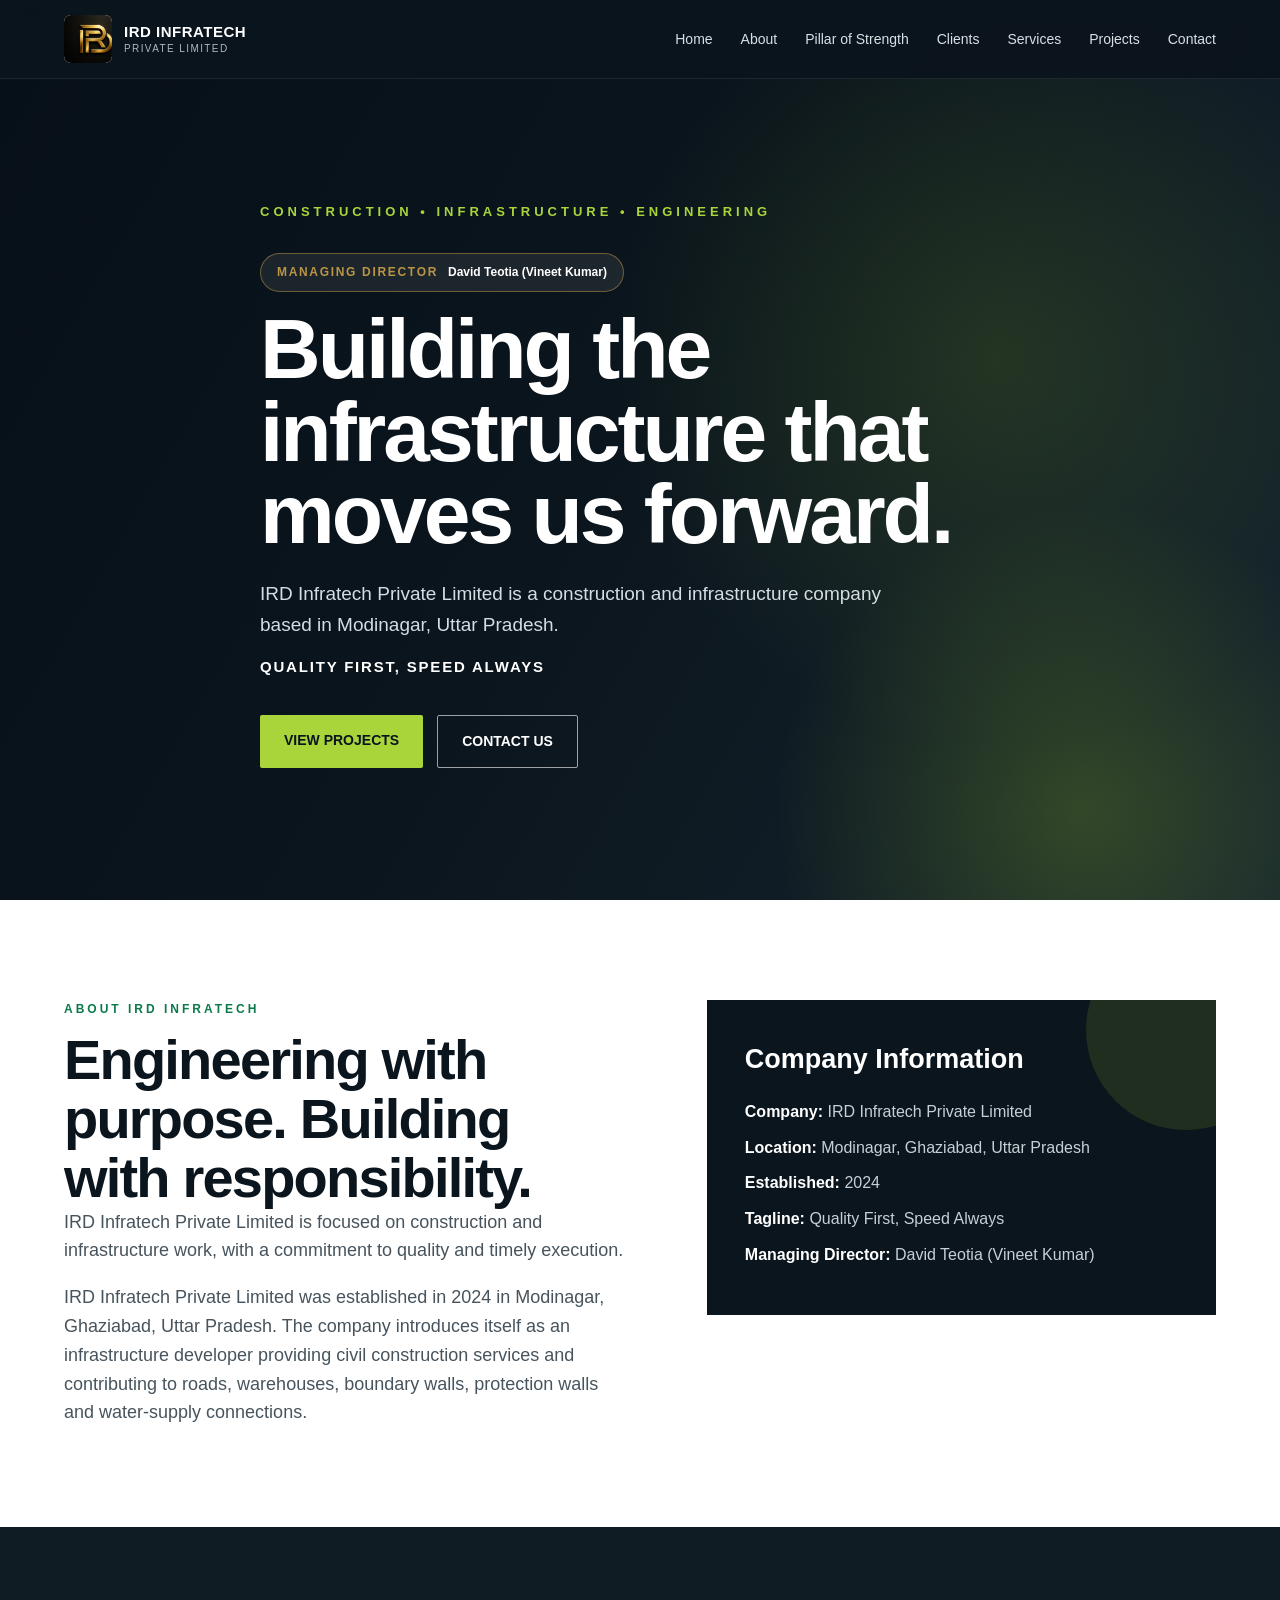
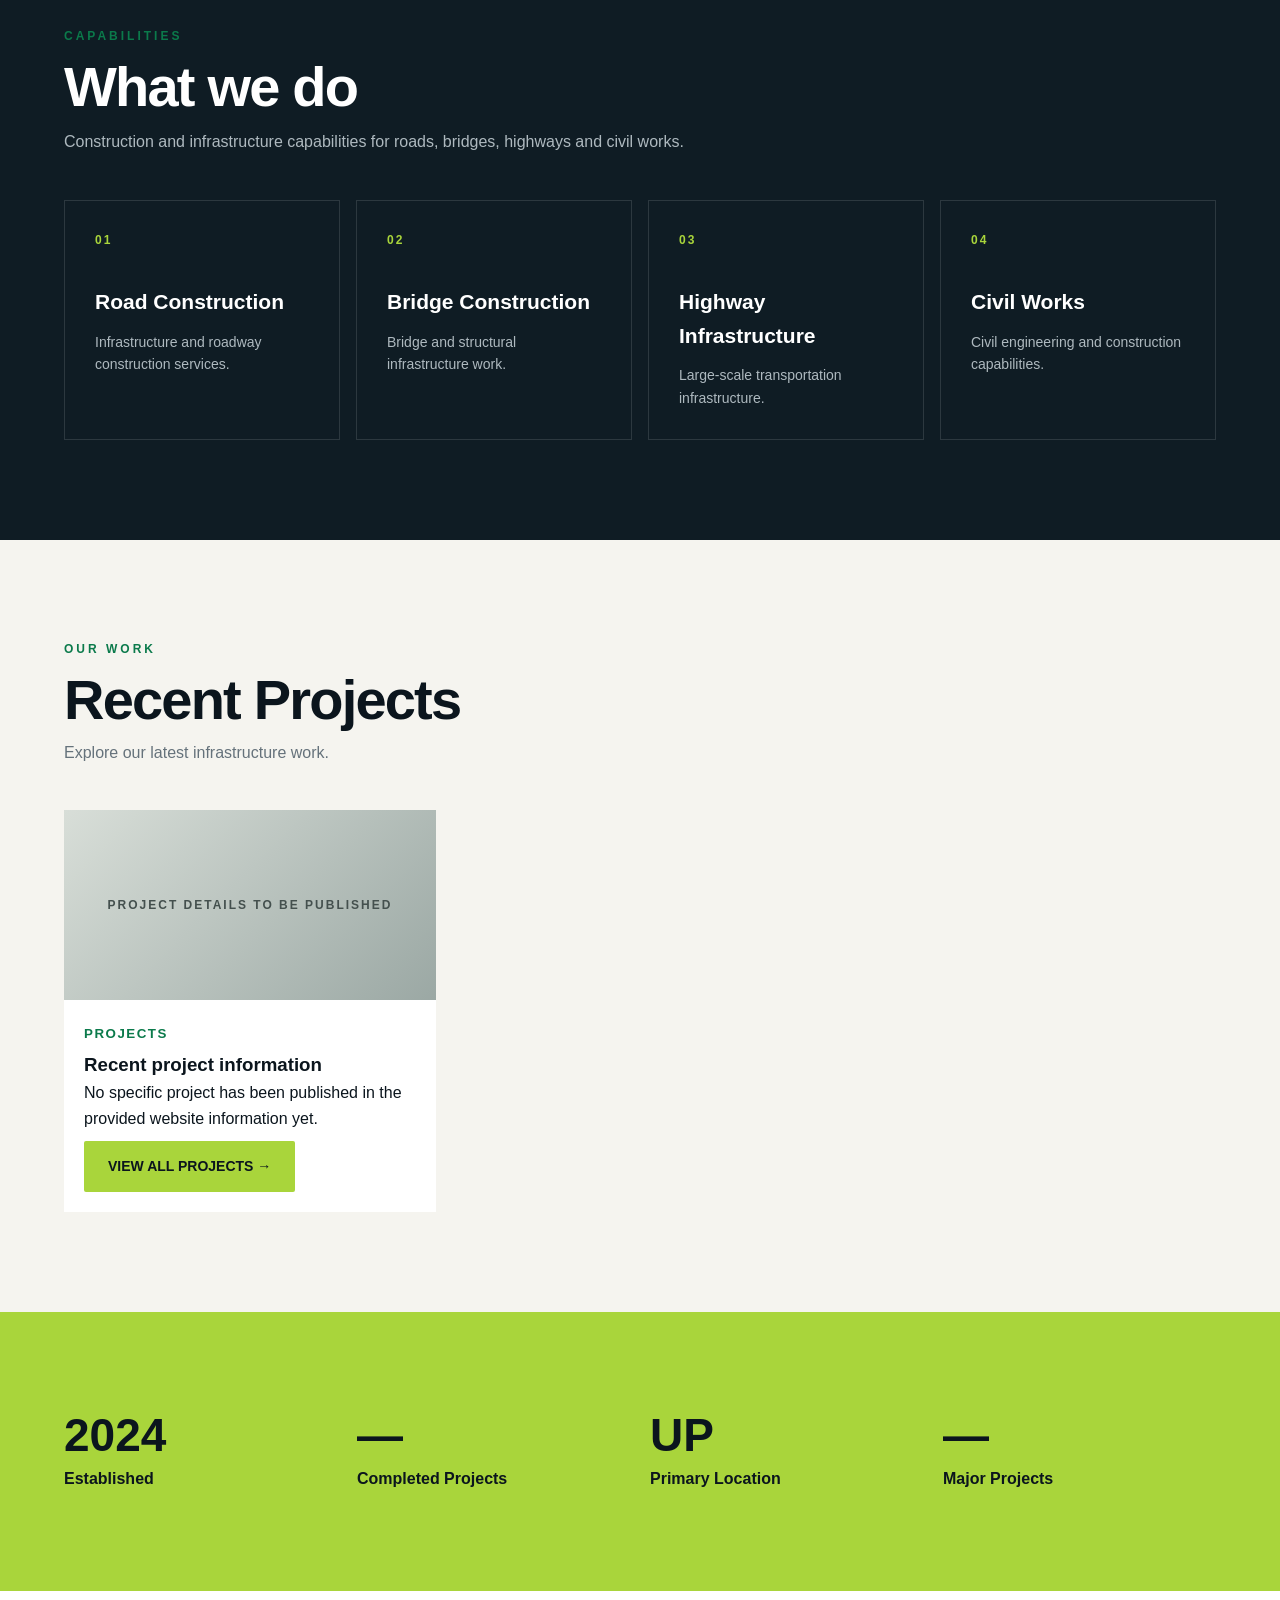
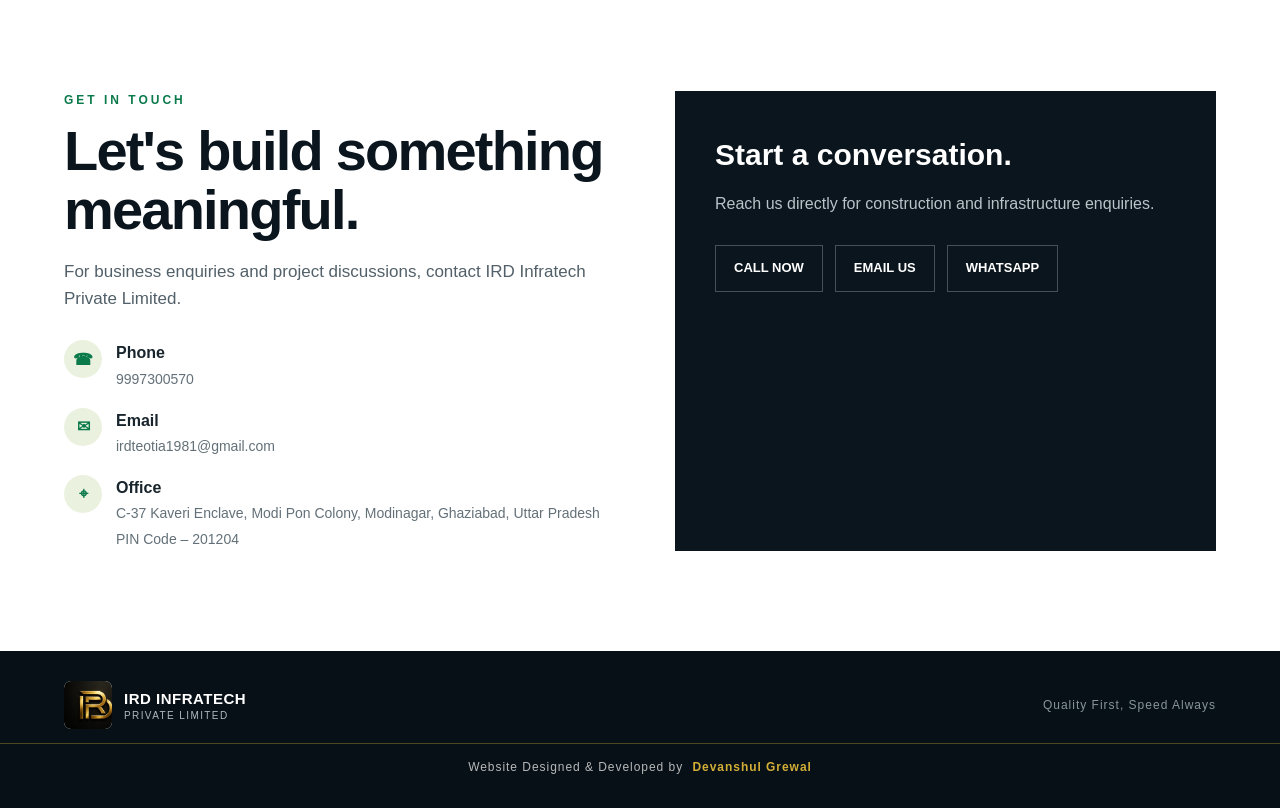
==== index.html @ 2b8b061b "Add files via upload" ====
<!DOCTYPE html>
<html lang="en">
<head>
<meta charset="UTF-8"><meta name="viewport" content="width=device-width, initial-scale=1.0">
<title>IRD Infratech Private Limited | Construction &amp; Infrastructure</title>
<meta name="description" content="IRD Infratech Private Limited — construction and infrastructure company based in Modinagar, Uttar Pradesh. Quality First, Speed Always.">
<link rel="stylesheet" href="css/style.css">
<style>
.owner-profile-link{text-decoration:none;color:inherit;display:inline-block}
.owner-profile-link:hover{opacity:.9}
</style>
</head>
<body>
<header class="nav">
  <div class="container nav-inner">
    <a class="brand" href="index.html">
      <img src="logo.png" alt="IRD Infratech logo">
      <span>IRD INFRATECH<small>PRIVATE LIMITED</small></span>
    </a>
    <button class="menu" aria-label="Open menu">☰</button>
    <nav class="nav-links">
      <a href="index.html">Home</a>
      <a href="about.html">About</a>
      <a href="pillar-of-strength.html">Pillar of Strength</a>
      <a href="clients.html">Clients</a>
      <a href="index.html#services">Services</a>
      <a href="projects.html">Projects</a>
      <a href="index.html#contact">Contact</a>
    </nav>
  </div>
</header>
<main>
<section id="home" class="hero">
  <div class="container hero-content reveal">
    <div class="kicker">CONSTRUCTION • INFRASTRUCTURE • ENGINEERING</div>
    <a href="managing-director.html" class="owner-profile-link" aria-label="View Managing Director profile">
      <div class="owner-badge"><span>MANAGING DIRECTOR</span><strong>David Teotia (Vineet Kumar)</strong></div>
    </a>
    <h1>Building the infrastructure that moves us forward.</h1>
    <p>IRD Infratech Private Limited is a construction and infrastructure company based in Modinagar, Uttar Pradesh.</p>
    <div class="tagline">QUALITY FIRST, SPEED ALWAYS</div>
    <div class="actions">
      <a class="btn btn-primary" href="#projects">VIEW PROJECTS</a>
      <a class="btn btn-outline" href="#contact">CONTACT US</a>
    </div>
  </div>
</section>

<section id="about" class="about">
  <div class="container about-grid">
    <div class="reveal">
      <div class="eyebrow">ABOUT IRD INFRATECH</div>
      <h2>Engineering with purpose. Building with responsibility.</h2>
      <div class="about-copy">
        <p>IRD Infratech Private Limited is focused on construction and infrastructure work, with a commitment to quality and timely execution.</p>
        <p>IRD Infratech Private Limited was established in 2024 in Modinagar, Ghaziabad, Uttar Pradesh. The company introduces itself as an infrastructure developer providing civil construction services and contributing to roads, warehouses, boundary walls, protection walls and water-supply connections.</p>
      </div>
    </div>
    <div class="info-card reveal">
      <h3>Company Information</h3>
      <p><strong>Company:</strong> IRD Infratech Private Limited</p>
      <p><strong>Location:</strong> Modinagar, Ghaziabad, Uttar Pradesh</p>
      <p><strong>Established:</strong> 2024</p>
      <p><strong>Tagline:</strong> Quality First, Speed Always</p>
      <p><strong>Managing Director:</strong> <a href="managing-director.html">David Teotia (Vineet Kumar)</a></p>
    </div>
  </div>
</section>

<section id="services" class="services">
  <div class="container">
    <div class="eyebrow">CAPABILITIES</div>
    <h2>What we do</h2>
    <p style="color:#aeb9bf;margin-top:12px">Construction and infrastructure capabilities for roads, bridges, highways and civil works.</p>
    <div class="service-grid">
      <article class="service reveal"><div class="num">01</div><h3>Road Construction</h3><p>Infrastructure and roadway construction services.</p></article>
      <article class="service reveal"><div class="num">02</div><h3>Bridge Construction</h3><p>Bridge and structural infrastructure work.</p></article>
      <article class="service reveal"><div class="num">03</div><h3>Highway Infrastructure</h3><p>Large-scale transportation infrastructure.</p></article>
      <article class="service reveal"><div class="num">04</div><h3>Civil Works</h3><p>Civil engineering and construction capabilities.</p></article>
    </div>
  </div>
</section>

<section id="projects" class="projects">
  <div class="container">
    <div class="eyebrow">OUR WORK</div>
    <h2>Recent Projects</h2>
    <p class="project-note">Explore our latest infrastructure work.</p>
    <div class="project-grid">
      <article class="project reveal">
        <div class="project-placeholder">PROJECT DETAILS TO BE PUBLISHED</div>
        <div class="project-body">
          <small>PROJECTS</small>
          <h3>Recent project information</h3>
          <p>No specific project has been published in the provided website information yet.</p>
          <a class="btn btn-primary" href="projects.html">VIEW ALL PROJECTS →</a>
        </div>
      </article>
    </div>
  </div>
</section>

<section class="stats">
  <div class="container stat-grid">
    <div class="stat reveal"><strong>2024</strong><span>Established</span></div>
    <div class="stat reveal"><strong>—</strong><span>Completed Projects</span></div>
    <div class="stat reveal"><strong>UP</strong><span>Primary Location</span></div>
    <div class="stat reveal"><strong>—</strong><span>Major Projects</span></div>
  </div>
</section>

<section id="contact" class="contact">
  <div class="container contact-grid">
    <div class="reveal">
      <div class="eyebrow">GET IN TOUCH</div>
      <h2>Let's build something meaningful.</h2>
      <p class="contact-copy">For business enquiries and project discussions, contact IRD Infratech Private Limited.</p>
      <div class="details">
        <div class="detail"><div class="icon">☎</div><div><strong>Phone</strong><span>9997300570</span></div></div>
        <div class="detail"><div class="icon">✉</div><div><strong>Email</strong><span>irdteotia1981@gmail.com</span></div></div>
        <div class="detail"><div class="icon">⌖</div><div><strong>Office</strong><span>C-37 Kaveri Enclave, Modi Pon Colony, Modinagar, Ghaziabad, Uttar Pradesh PIN Code – 201204</span></div></div>
      </div>
    </div>
    <div class="contact-box reveal">
      <h3>Start a conversation.</h3>
      <p>Reach us directly for construction and infrastructure enquiries.</p>
      <div class="quick">
        <a href="tel:+919997300570">CALL NOW</a>
        <a href="mailto:irdteotia1981@gmail.com">EMAIL US</a>
        <a href="https://wa.me/919997300570" target="_blank" rel="noopener">WHATSAPP</a>
      </div>
    </div>
  </div>
</section>
</main>
<footer class="site-footer">
  <div class="container footer-inner">
    <div class="brand">
      <img src="logo.png" alt="IRD Infratech logo">
      <span>IRD INFRATECH<small>PRIVATE LIMITED</small></span>
    </div>
    <p>Quality First, Speed Always</p>
  </div>
  <div class="creator-credit">Website Designed &amp; Developed by <strong>Devanshul Grewal</strong></div>
</footer>
<script src="js/script.js"></script>
</body>
</html>
---- css/style.css ----
/* IRD Infratech website styles extracted from the original homepage. */

:root{
  --navy:#0b151d; --navy2:#111f29; --green:#0b7a4b; --lime:#91bd24;
  --gold:#d4a94f; --cream:#f5f4ef; --white:#fff; --muted:#65727b;
}
*{box-sizing:border-box;margin:0;padding:0}
html{scroll-behavior:smooth}
body{font-family:Inter,Arial,Helvetica,sans-serif;color:var(--navy);background:var(--cream);line-height:1.6}
a{text-decoration:none;color:inherit}
.container{width:min(1180px,90%);margin:auto}
.nav{position:fixed;top:0;left:0;width:100%;z-index:20;background:rgba(11,21,29,.94);backdrop-filter:blur(10px);border-bottom:1px solid rgba(255,255,255,.08)}
.nav-inner{height:78px;display:flex;align-items:center;justify-content:space-between}
.brand{display:flex;align-items:center;gap:12px;color:#fff;font-weight:800;letter-spacing:.5px}
.brand img{width:48px;height:48px;object-fit:cover;object-position:left center;border-radius:7px;background:#fff}
.brand span{font-size:15px;line-height:1.15}.brand small{display:block;font-weight:500;color:#aeb8be;font-size:10px;letter-spacing:1.4px;margin-top:3px}
.nav-links{display:flex;gap:28px;color:#d9e0e4;font-size:14px}.nav-links a:hover{color:#a9d53b}
.menu{display:none;color:#fff;font-size:26px;background:none;border:0}
.hero{min-height:100vh;display:flex;align-items:center;position:relative;overflow:hidden;background:
radial-gradient(circle at 78% 40%,rgba(145,189,36,.16),transparent 34%),
linear-gradient(120deg,#071018 0%,#0b151d 48%,#16252e 100%)}
.hero:after{content:"";position:absolute;right:-12%;bottom:-25%;width:55%;height:70%;background:radial-gradient(circle,rgba(145,189,36,.25),transparent 65%)}
.hero-content{position:relative;z-index:2;padding-top:70px;color:#fff;max-width:760px}
.kicker{color:#a9d53b;letter-spacing:4px;font-weight:800;font-size:13px;margin-bottom:18px}
h1{font-size:clamp(46px,7vw,84px);line-height:.98;letter-spacing:-3px;margin-bottom:24px}
.hero p{font-size:19px;color:#d4dde2;max-width:650px}
.tagline{margin-top:15px;color:#fff;font-weight:700;font-size:15px;letter-spacing:1.8px}
.actions{display:flex;gap:14px;margin-top:36px;flex-wrap:wrap}
.btn{padding:14px 24px;border-radius:2px;font-weight:800;font-size:14px;display:inline-block}
.btn-primary{background:#a9d53b;color:#0b151d}.btn-primary:hover{background:#c0e866}
.btn-outline{border:1px solid rgba(255,255,255,.6);color:#fff}.btn-outline:hover{background:#fff;color:#0b151d}
section{padding:100px 0}
.eyebrow{font-size:12px;letter-spacing:3px;color:var(--green);font-weight:900;margin-bottom:12px}
h2{font-size:clamp(34px,5vw,56px);line-height:1.05;letter-spacing:-1.8px}
.about{background:#fff}.about-grid{display:grid;grid-template-columns:1.05fr .95fr;gap:80px;align-items:start}
.about-copy{font-size:18px;color:#47545d}.about-copy p+p{margin-top:18px}
.info-card{background:var(--navy);color:#fff;padding:38px;position:relative;overflow:hidden}
.info-card:before{content:"";position:absolute;right:-70px;top:-70px;width:200px;height:200px;border-radius:50%;background:rgba(145,189,36,.15)}
.info-card h3{font-size:27px;margin-bottom:18px}.info-card p{color:#c7d0d5;margin:10px 0}.info-card strong{color:#fff}
.services{background:#0f1c24;color:#fff}.service-grid{display:grid;grid-template-columns:repeat(4,1fr);gap:16px;margin-top:45px}
.service{padding:30px;border:1px solid rgba(255,255,255,.12);min-height:220px;transition:.25s}
.service:hover{transform:translateY(-6px);border-color:#a9d53b}
.num{color:#a9d53b;font-weight:900;font-size:12px;letter-spacing:2px}.service h3{font-size:21px;margin:35px 0 12px}.service p{color:#aeb9bf;font-size:14px}
.projects{background:var(--cream)}.project-note{margin-top:10px;color:var(--muted)}.project-grid{display:grid;grid-template-columns:repeat(3,1fr);gap:18px;margin-top:45px}
.project{background:#fff;min-height:260px;display:flex;flex-direction:column;justify-content:end;position:relative;overflow:hidden}
.project-placeholder{height:190px;background:linear-gradient(135deg,#d8ded8,#9ba8a4);display:grid;place-items:center;color:#44504e;font-size:12px;letter-spacing:2px;font-weight:900}
.project-body{padding:20px}.project-body small{color:var(--green);font-weight:800;letter-spacing:1.5px}.project-body h3{margin-top:4px}
.stats{background:#a9d53b;color:#0b151d}.stat-grid{display:grid;grid-template-columns:repeat(4,1fr);gap:20px}.stat strong{font-size:46px;line-height:1;display:block}.stat span{display:block;margin-top:8px;font-weight:700}
.contact{background:#fff}.contact-grid{display:grid;grid-template-columns:1fr 1fr;gap:70px}.contact-copy{color:#526069;font-size:17px;margin-top:18px}.details{margin-top:28px;display:grid;gap:16px}.detail{display:flex;gap:14px;align-items:flex-start}.icon{width:38px;height:38px;border-radius:50%;background:#eaf2df;display:grid;place-items:center;color:var(--green);font-weight:900;flex:none}.detail div strong{display:block;color:#18252d}.detail div span{color:#637078;font-size:14px}
.contact-box{background:var(--navy);padding:40px;color:#fff}.contact-box h3{font-size:30px}.contact-box p{color:#b9c3c8;margin:12px 0 28px}.quick{display:flex;gap:12px;flex-wrap:wrap}.quick a{padding:12px 18px;border:1px solid rgba(255,255,255,.25);color:#fff;font-weight:800;font-size:13px}.quick a:hover{background:#fff;color:var(--navy)}
footer{background:#080f14;color:#89959c;padding:28px 0;font-size:13px}.foot{display:flex;justify-content:space-between;gap:20px}.foot strong{color:#fff}
.reveal{opacity:0;transform:translateY(20px);transition:.7s ease}.reveal.show{opacity:1;transform:none}
@media(max-width:900px){
 .nav-links{display:none}.menu{display:block}.nav-links.open{display:flex;position:absolute;top:78px;left:0;width:100%;background:#0b151d;flex-direction:column;padding:20px 5%;gap:18px}
 .about-grid,.contact-grid{grid-template-columns:1fr;gap:40px}.service-grid{grid-template-columns:repeat(2,1fr)}.project-grid{grid-template-columns:1fr 1fr}.stat-grid{grid-template-columns:repeat(2,1fr);gap:35px}
}
@media(max-width:600px){
 h1{letter-spacing:-2px}.hero{background-position:62% center}.hero p{font-size:16px}
 section{padding:75px 0}.service-grid,.project-grid{grid-template-columns:1fr}.stat-grid{grid-template-columns:1fr 1fr}.foot{flex-direction:column}
}

.creator-credit{margin-top:14px;padding-top:14px;border-top:1px solid rgba(212,175,55,.35);text-align:center;font-size:12px;letter-spacing:.08em;color:#b8b8b8}.creator-credit strong{color:#d4af37;font-weight:700;margin-left:5px}@media(max-width:600px){.creator-credit{font-size:10px;letter-spacing:.05em}}

/* Owner + project management additions */
.owner-badge{display:inline-flex;align-items:center;gap:10px;margin:12px 0 16px;padding:9px 16px;border:1px solid rgba(185,149,69,.5);border-radius:999px;background:rgba(255,255,255,.08);font-size:12px}
.owner-badge span{letter-spacing:.14em;color:#b99545;font-weight:700}.owner-badge strong{font-weight:600}
.project img{display:block}
.project-body a{display:inline-block;margin-top:10px;color:inherit;font-weight:700;text-decoration:none}

.projects .btn-outline{border:1px solid #0b151d;color:#0b151d}.projects .btn-outline:hover{background:#0b151d;color:#fff}


/* IRD Infratech About Page */
.pt-breadcrumb { position: relative; background: #1f1f1f; padding: 105px 0 90px; overflow: hidden; }
.pt-breadcrumb:before { content: ""; position: absolute; inset: 0; background: url('../images/04.png') center/cover no-repeat; opacity: .18; }
.pt-breadcrumb-inner { position: relative; z-index: 1; }
.pt-breadcrumb-title { margin: 0 0 8px; font-size: 54px; line-height: 1.1; font-weight: 600; }
.pt-breadcrumb-subtitle { margin: 0; opacity: .9; }
.pt-breadcrumb-list { list-style: none; margin: 20px 0 0; padding: 0; }
.pt-breadcrumb-list li { display: inline-block; color: #fff; margin-left: 8px; }
.pt-breadcrumb-list li + li:before { content: "/"; margin-right: 8px; opacity: .6; }
.pt-breadcrumb-list a { color: #fff; }
.about-us.pt-section { padding: 110px 0; }


/* IRD Infratech Pillar of Strength */
.pillar-table-wrap { overflow-x:auto; }
@media (max-width: 767px) {
  .pt-breadcrumb-title { font-size: 38px; }
  .pt-breadcrumb { padding: 75px 0 65px; }
}


/* =========================
   ABOUT PAGE
   ========================= */
.about-page{background:#f5f4ef;color:#0b151d}
.about-page .nav-links a.active{color:#a9d53b}
.about-hero{min-height:590px;padding:170px 0 90px;background:#0b151d;color:#fff;position:relative;overflow:hidden}
.about-hero:before{content:"";position:absolute;inset:0;background:linear-gradient(115deg,rgba(11,21,29,.98) 0%,rgba(11,21,29,.88) 55%,rgba(11,21,29,.58) 100%)}
.about-hero:after{content:"";position:absolute;width:620px;height:620px;border:1px solid rgba(169,213,59,.18);border-radius:50%;right:-160px;top:-190px;box-shadow:0 0 0 70px rgba(169,213,59,.025),0 0 0 140px rgba(169,213,59,.018)}
.about-hero-grid{position:absolute;inset:0;opacity:.13;background-image:linear-gradient(rgba(255,255,255,.25) 1px,transparent 1px),linear-gradient(90deg,rgba(255,255,255,.25) 1px,transparent 1px);background-size:60px 60px;mask-image:linear-gradient(90deg,#000,transparent 85%)}
.about-hero-inner{position:relative;z-index:2;display:flex;justify-content:space-between;align-items:end;gap:50px}
.about-hero h1{font-size:clamp(48px,7vw,86px);letter-spacing:-4px;line-height:.96;margin:18px 0 28px}
.about-hero h1 span{color:#a9d53b}
.about-hero p{max-width:650px;color:#cbd4d9;font-size:19px}
.about-hero-meta{border-left:1px solid rgba(255,255,255,.25);padding-left:24px;min-width:170px}
.about-hero-meta span{display:block;color:#a9d53b;font-size:13px;font-weight:900;letter-spacing:2px;margin-bottom:8px}
.about-hero-meta strong{font-size:12px;letter-spacing:2px}

.about-intro{padding:115px 0;background:#fff}
.about-intro-grid{display:grid;grid-template-columns:.9fr 1.1fr;gap:90px;align-items:center}
.about-visual{max-width:500px}
.visual-frame{height:470px;background:#101e27;position:relative;overflow:hidden;border:12px solid #eef0e9;box-shadow:24px 24px 0 #dfe7d1}
.visual-grid{position:absolute;inset:0;background-image:linear-gradient(rgba(169,213,59,.14) 1px,transparent 1px),linear-gradient(90deg,rgba(169,213,59,.14) 1px,transparent 1px);background-size:44px 44px}
.visual-grid:after{content:"";position:absolute;width:280px;height:280px;border:1px solid rgba(169,213,59,.5);transform:rotate(45deg);left:105px;top:95px}
.visual-logo{position:absolute;inset:0;display:grid;place-items:center}
.visual-logo img{width:150px;height:150px;object-fit:contain;background:#fff;padding:10px;border-radius:4px;box-shadow:0 15px 45px rgba(0,0,0,.3)}
.visual-label{position:absolute;left:22px;bottom:18px;color:#a9d53b;font-size:10px;letter-spacing:2px;font-weight:900}
.visual-caption{display:flex;justify-content:space-between;margin-top:20px;font-size:10px;letter-spacing:1.8px;font-weight:900;color:#65727b}
.visual-caption b{color:#0b7a4b}
.about-copy-block h2{font-size:clamp(38px,4.5vw,62px);line-height:1.02;letter-spacing:-2.4px;margin-bottom:25px}
.about-copy-block p{font-size:17px;color:#526069;max-width:720px}
.about-copy-block p+p{margin-top:17px}
.about-highlight{margin-top:32px;border-left:4px solid #a9d53b;background:#f5f4ef;padding:20px 24px}
.about-highlight span{display:block;font-size:10px;letter-spacing:2px;font-weight:900;color:#0b7a4b;margin-bottom:6px}
.about-highlight strong{font-size:17px}

.about-capabilities{padding:110px 0;background:#0f1c24;color:#fff}
.section-heading{display:grid;grid-template-columns:1fr .65fr;gap:60px;align-items:end}
.section-heading h2{font-size:clamp(38px,5vw,60px);letter-spacing:-2.5px}
.section-heading p{color:#aeb9bf;font-size:16px;max-width:480px}
.capability-grid{display:grid;grid-template-columns:repeat(4,1fr);gap:1px;background:rgba(255,255,255,.13);margin-top:60px}
.capability{background:#0f1c24;padding:30px;min-height:280px;position:relative;transition:.25s}
.capability:hover{background:#152630;transform:translateY(-5px)}
.capability>span{color:#a9d53b;font-size:11px;letter-spacing:2px;font-weight:900}
.capability-icon{width:45px;height:45px;border:1px solid rgba(169,213,59,.5);display:grid;place-items:center;color:#a9d53b;font-weight:900;margin:35px 0 22px}
.capability h3{font-size:23px;margin-bottom:12px}
.capability p{font-size:14px;color:#aeb9bf}

.about-team{padding:115px 0;background:#f5f4ef}
.team-heading{margin-bottom:60px}
.team-list{display:grid;gap:14px}
.team-layout{display:grid;grid-template-columns:1.15fr .85fr;gap:70px;align-items:stretch}
.team-card{display:grid;grid-template-columns:65px 1fr;gap:18px;background:#fff;padding:28px 30px;border:1px solid #e5e8e1;transition:.25s}
.team-card:hover{transform:translateX(5px);border-color:#cfd9c2}
.team-number{font-size:12px;color:#0b7a4b;font-weight:900;letter-spacing:2px}
.team-card h3{font-size:20px;margin-bottom:3px}
.team-card span{font-size:11px;color:#0b7a4b;font-weight:900;letter-spacing:1px;text-transform:uppercase}
.team-card p{font-size:14px;color:#65727b;margin-top:10px}
.team-panel{background:#0b151d;min-height:430px;position:relative;overflow:hidden;color:#fff;padding:28px;display:flex;flex-direction:column;justify-content:space-between}
.team-panel:after{content:"";position:absolute;width:340px;height:340px;border:1px solid rgba(169,213,59,.35);border-radius:50%;right:-110px;bottom:-110px}
.team-panel-top,.team-panel-bottom{position:relative;z-index:2;display:flex;justify-content:space-between;align-items:center}
.team-panel-top span{font-size:10px;letter-spacing:2px;color:#a9d53b;font-weight:900}
.team-panel-top b{font-size:20px}
.team-panel-lines{position:absolute;inset:80px 30px;background-image:linear-gradient(rgba(255,255,255,.08) 1px,transparent 1px),linear-gradient(90deg,rgba(255,255,255,.08) 1px,transparent 1px);background-size:36px 36px}
.team-panel-lines:after{content:"";position:absolute;width:210px;height:210px;border:1px solid rgba(169,213,59,.5);left:50%;top:50%;transform:translate(-50%,-50%) rotate(45deg)}
.team-panel-bottom{border-top:1px solid rgba(255,255,255,.15);padding-top:18px}
.team-panel-bottom strong{font-size:15px}
.team-panel-bottom span{font-size:11px;color:#9ba8ae;letter-spacing:1px}

.about-commitment{padding:105px 0;background:#a9d53b;color:#0b151d}
.commitment-grid{display:grid;grid-template-columns:1fr .85fr;gap:90px;align-items:end}
.commitment-grid h2{font-size:clamp(38px,5vw,62px);letter-spacing:-2.5px}
.commitment-grid p{font-size:17px;max-width:600px;margin-bottom:28px}
.commitment-grid .eyebrow{color:#0b7a4b}
.commitment-grid .btn-primary{background:#0b151d;color:#fff}
.commitment-grid .btn-primary:hover{background:#fff;color:#0b151d}

.about-contact-strip{padding:32px 0;background:#0b151d;color:#fff}
.about-contact-strip .container{display:flex;align-items:center;justify-content:space-between}
.about-contact-strip span{font-size:11px;letter-spacing:2px;color:#aeb9bf;font-weight:900}
.about-contact-strip a{color:#a9d53b;font-size:14px;font-weight:900;letter-spacing:1.5px}
.about-contact-strip b{font-size:20px;margin-left:8px}
.site-footer{background:#071017;color:#fff;padding:30px 0}
.footer-inner{display:flex;justify-content:space-between;align-items:center}
.footer-inner p{font-size:12px;color:#88959b;letter-spacing:1px}

@media(max-width:900px){
  .about-hero-inner,.section-heading,.commitment-grid,.team-layout,.about-intro-grid{grid-template-columns:1fr;display:grid}
  .about-hero-inner{align-items:start}
  .about-hero{padding-top:145px}
  .about-hero-meta{margin-top:20px}
  .about-intro-grid{gap:70px}
  .about-visual{max-width:100%}
  .capability-grid{grid-template-columns:repeat(2,1fr)}
  .section-heading{gap:25px}
  .team-layout{gap:35px}
}
@media(max-width:640px){
  .nav-inner{height:68px}
  .nav-links{display:none;position:absolute;top:68px;left:0;right:0;background:#0b151d;padding:20px 5%;flex-direction:column;gap:18px}
  .nav-links.open{display:flex}
  .menu{display:block}
  .about-hero{min-height:560px;padding:125px 0 70px}
  .about-hero h1{font-size:48px;letter-spacing:-2.5px}
  .about-hero p{font-size:16px}
  .about-intro,.about-team,.about-capabilities{padding:75px 0}
  .visual-frame{height:360px;border-width:8px}
  .visual-grid:after{width:210px;height:210px;left:50%;top:50%;margin:-105px}
  .capability-grid{grid-template-columns:1fr}
  .capability{min-height:220px}
  .team-card{grid-template-columns:45px 1fr;padding:22px}
  .team-panel{min-height:300px}
  .commitment-grid{gap:35px}
  .about-contact-strip .container,.footer-inner{flex-direction:column;align-items:flex-start;gap:14px}
}

/* Static-site enhancements */
.md-static-photo{width:100%;height:430px;object-fit:contain;background:#fff;padding:35px;border:1px solid #d8ded5}
.static-note{padding:18px 22px;background:#f5f4ef;border-left:4px solid #a9d53b;color:#526069}
.no-data{padding:28px;background:#fff;border:1px solid #e2e6df;color:#65727b}

.sr-only{position:absolute;width:1px;height:1px;padding:0;margin:-1px;overflow:hidden;clip:rect(0,0,0,0);white-space:nowrap;border:0}
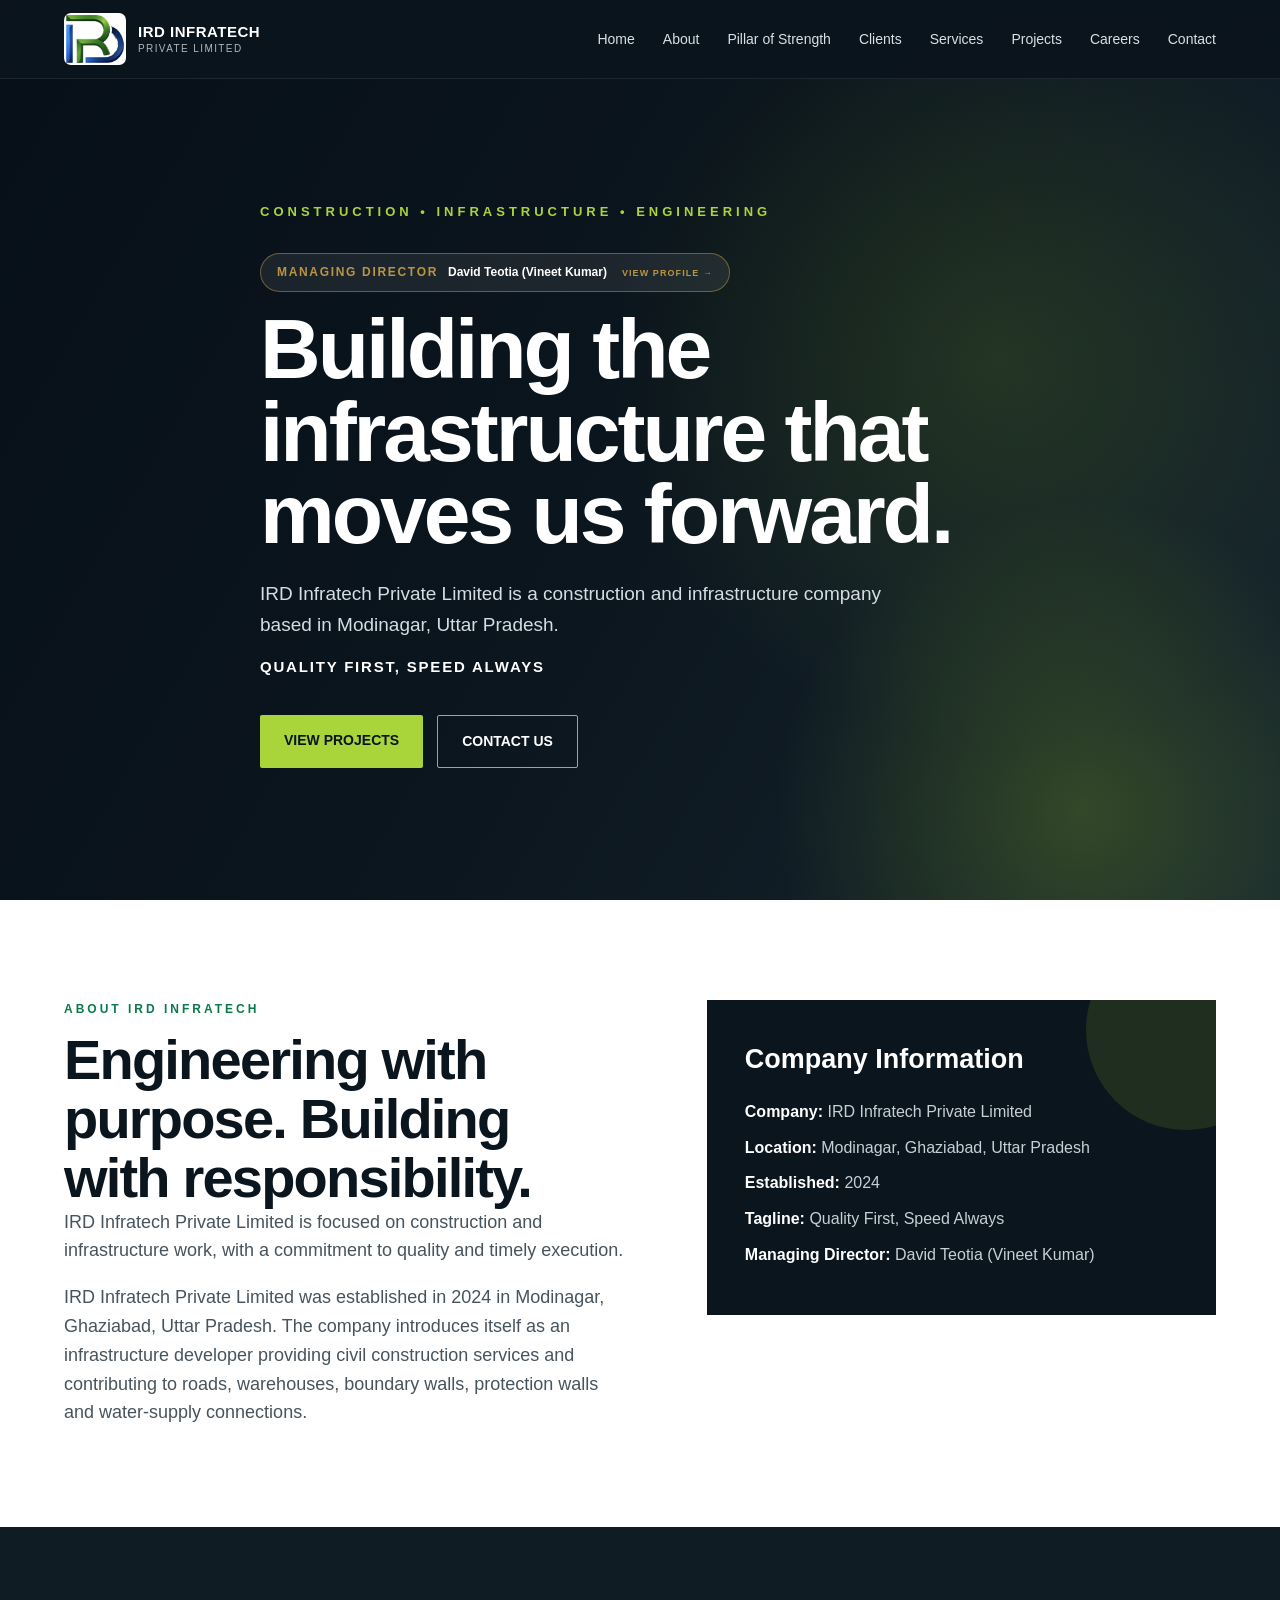
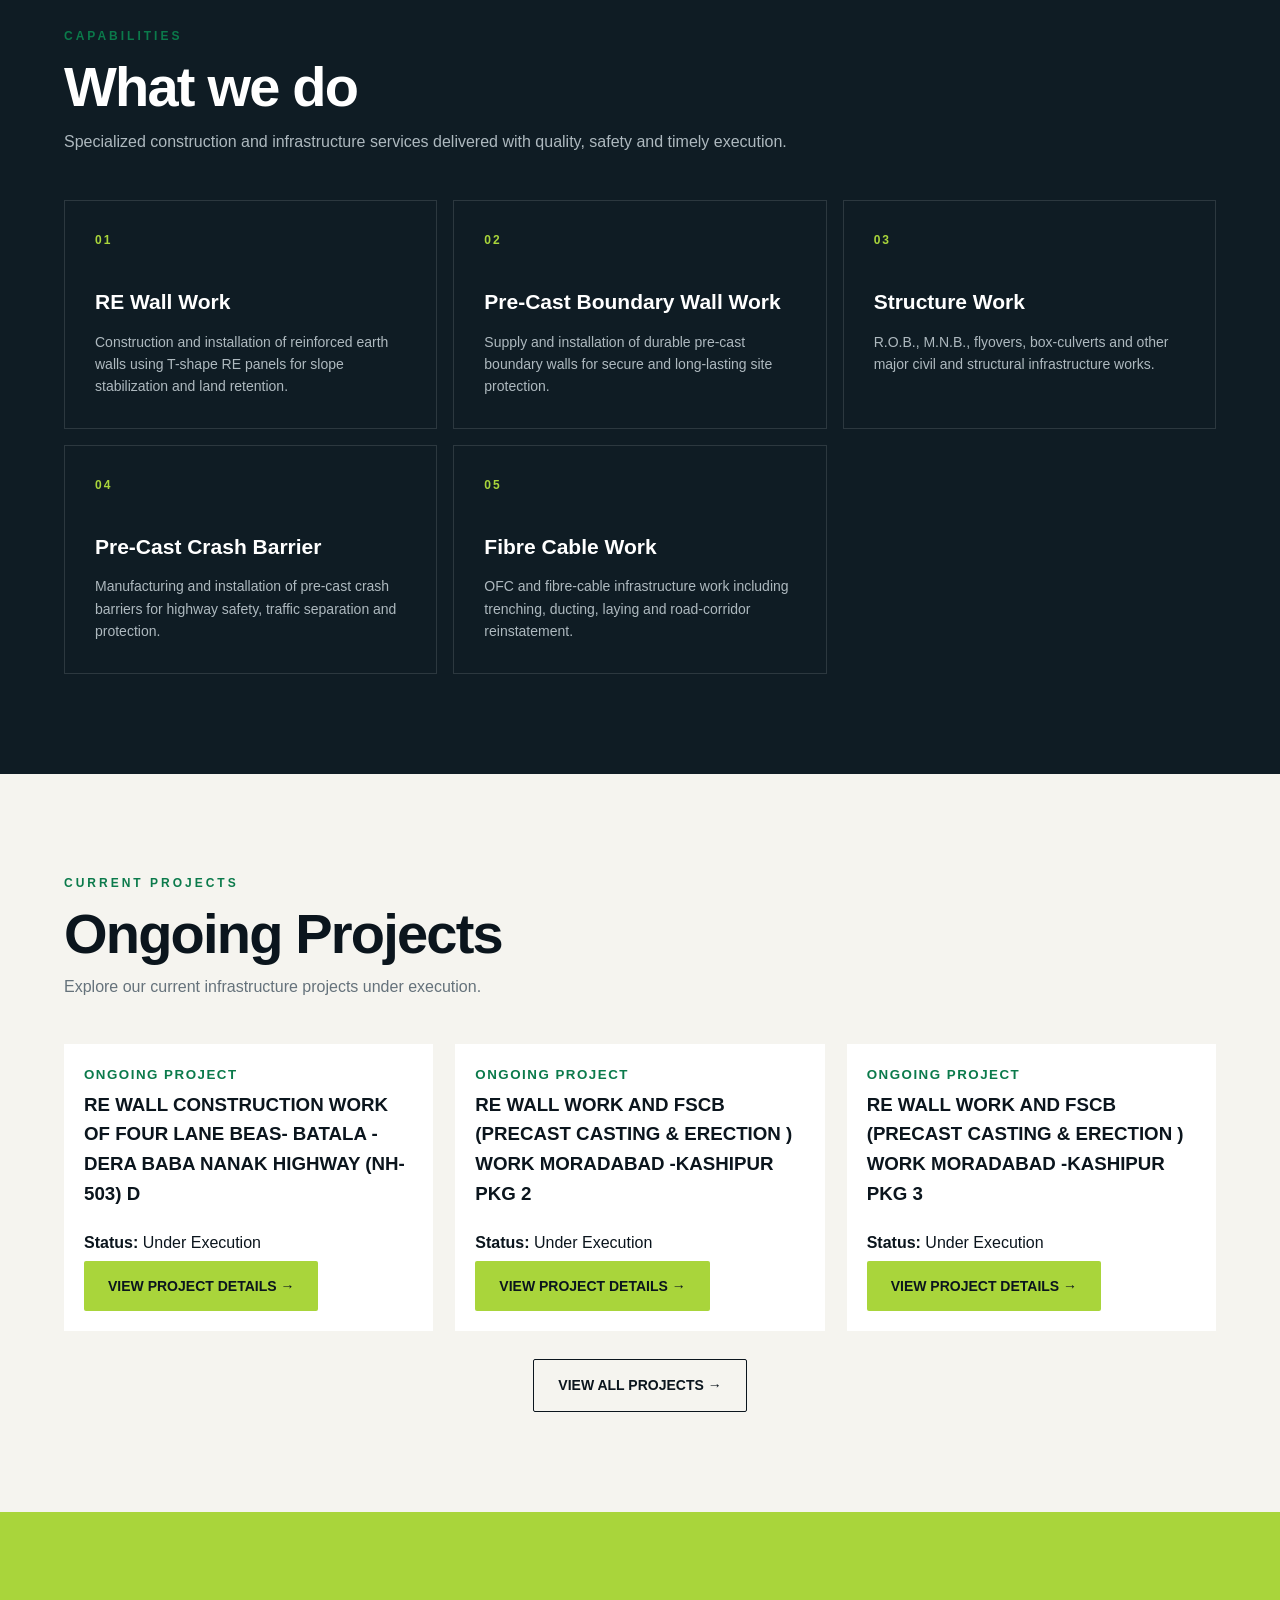
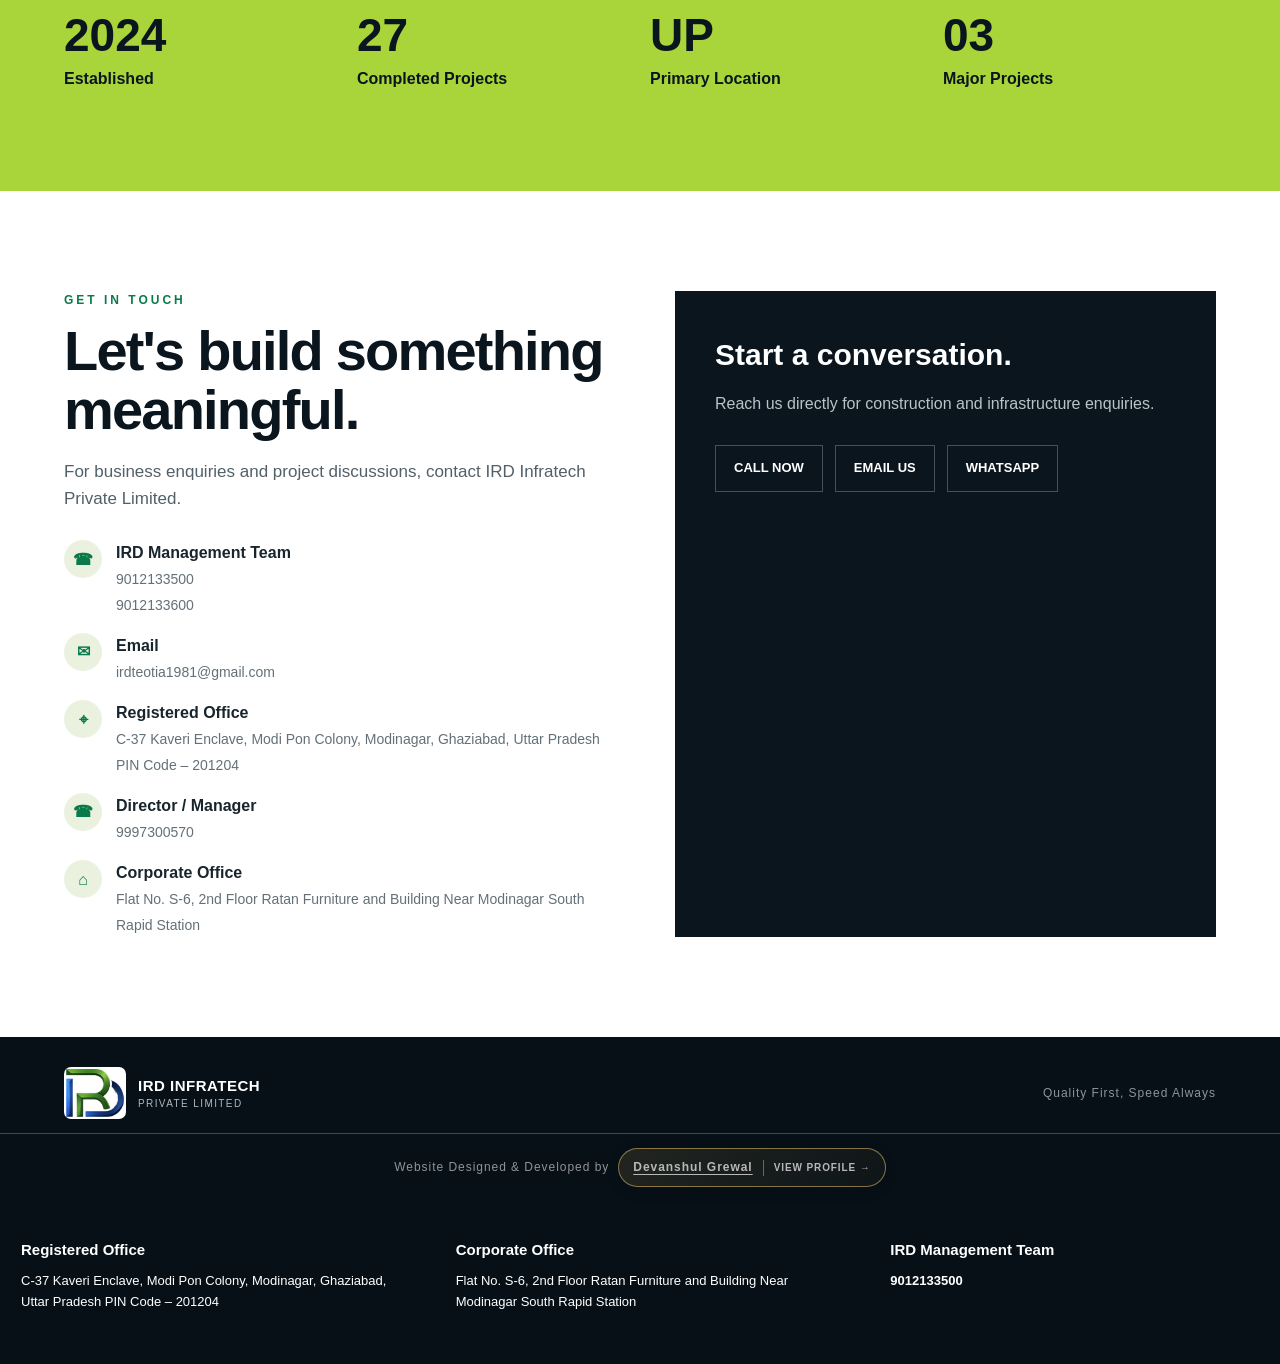
==== commit 93b0e6d1: "Add files via upload" ====
--- a/index.html
+++ b/index.html
@@ -1,15 +1,269 @@
 <!DOCTYPE html>
 <html lang="en">
 <head>
+<style id="ird-universal-styles">
+/* IRD Infratech website styles extracted from the original homepage. */
+
+:root{
+  --navy:#0b151d; --navy2:#111f29; --green:#0b7a4b; --lime:#91bd24;
+  --gold:#d4a94f; --cream:#f5f4ef; --white:#fff; --muted:#65727b;
+}
+*{box-sizing:border-box;margin:0;padding:0}
+html{scroll-behavior:smooth}
+body{font-family:Inter,Arial,Helvetica,sans-serif;color:var(--navy);background:var(--cream);line-height:1.6}
+a{text-decoration:none;color:inherit}
+.container{width:min(1180px,90%);margin:auto}
+.nav{position:fixed;top:0;left:0;width:100%;z-index:20;background:rgba(11,21,29,.94);backdrop-filter:blur(10px);border-bottom:1px solid rgba(255,255,255,.08)}
+.nav-inner{height:78px;display:flex;align-items:center;justify-content:space-between}
+.brand{display:flex;align-items:center;gap:12px;color:#fff;font-weight:800;letter-spacing:.5px}
+.brand img{width:62px;height:52px;object-fit:contain;object-position:center;border-radius:7px;background:#fff}
+.brand span{font-size:15px;line-height:1.15}.brand small{display:block;font-weight:500;color:#aeb8be;font-size:10px;letter-spacing:1.4px;margin-top:3px}
+.nav-links{display:flex;gap:28px;color:#d9e0e4;font-size:14px}.nav-links a:hover{color:#a9d53b}
+.menu{display:none;color:#fff;font-size:26px;background:none;border:0}
+.hero{min-height:100vh;display:flex;align-items:center;position:relative;overflow:hidden;background:
+radial-gradient(circle at 78% 40%,rgba(145,189,36,.16),transparent 34%),
+linear-gradient(120deg,#071018 0%,#0b151d 48%,#16252e 100%)}
+.hero:after{content:"";position:absolute;right:-12%;bottom:-25%;width:55%;height:70%;background:radial-gradient(circle,rgba(145,189,36,.25),transparent 65%)}
+.hero-content{position:relative;z-index:2;padding-top:70px;color:#fff;max-width:760px}
+.kicker{color:#a9d53b;letter-spacing:4px;font-weight:800;font-size:13px;margin-bottom:18px}
+h1{font-size:clamp(46px,7vw,84px);line-height:.98;letter-spacing:-3px;margin-bottom:24px}
+.hero p{font-size:19px;color:#d4dde2;max-width:650px}
+.tagline{margin-top:15px;color:#fff;font-weight:700;font-size:15px;letter-spacing:1.8px}
+.actions{display:flex;gap:14px;margin-top:36px;flex-wrap:wrap}
+.btn{padding:14px 24px;border-radius:2px;font-weight:800;font-size:14px;display:inline-block}
+.btn-primary{background:#a9d53b;color:#0b151d}.btn-primary:hover{background:#c0e866}
+.btn-outline{border:1px solid rgba(255,255,255,.6);color:#fff}.btn-outline:hover{background:#fff;color:#0b151d}
+section{padding:100px 0}
+.eyebrow{font-size:12px;letter-spacing:3px;color:var(--green);font-weight:900;margin-bottom:12px}
+h2{font-size:clamp(34px,5vw,56px);line-height:1.05;letter-spacing:-1.8px}
+.about{background:#fff}.about-grid{display:grid;grid-template-columns:1.05fr .95fr;gap:80px;align-items:start}
+.about-copy{font-size:18px;color:#47545d}.about-copy p+p{margin-top:18px}
+.info-card{background:var(--navy);color:#fff;padding:38px;position:relative;overflow:hidden}
+.info-card:before{content:"";position:absolute;right:-70px;top:-70px;width:200px;height:200px;border-radius:50%;background:rgba(145,189,36,.15)}
+.info-card h3{font-size:27px;margin-bottom:18px}.info-card p{color:#c7d0d5;margin:10px 0}.info-card strong{color:#fff}
+.services{background:#0f1c24;color:#fff}.service-grid{display:grid;grid-template-columns:repeat(3,1fr);gap:16px;margin-top:45px}
+.service{padding:30px;border:1px solid rgba(255,255,255,.12);min-height:220px;transition:.25s}
+.service:hover{transform:translateY(-6px);border-color:#a9d53b}.service-grid .service:nth-child(4){grid-column:1}.service-grid .service:nth-child(5){grid-column:2}
+.num{color:#a9d53b;font-weight:900;font-size:12px;letter-spacing:2px}.service h3{font-size:21px;margin:35px 0 12px}.service p{color:#aeb9bf;font-size:14px}
+.projects{background:var(--cream)}.project-note{margin-top:10px;color:var(--muted)}.project-grid{display:grid;grid-template-columns:repeat(3,1fr);gap:18px;margin-top:45px}
+.project{background:#fff;min-height:260px;display:flex;flex-direction:column;justify-content:end;position:relative;overflow:hidden}
+.project-placeholder{height:190px;background:linear-gradient(135deg,#d8ded8,#9ba8a4);display:grid;place-items:center;color:#44504e;font-size:12px;letter-spacing:2px;font-weight:900}
+.project-body{padding:20px}.project-body small{color:var(--green);font-weight:800;letter-spacing:1.5px}.project-body h3{margin-top:4px}
+.stats{background:#a9d53b;color:#0b151d}.stat-grid{display:grid;grid-template-columns:repeat(4,1fr);gap:20px}.stat strong{font-size:46px;line-height:1;display:block}.stat span{display:block;margin-top:8px;font-weight:700}
+.contact{background:#fff}.contact-grid{display:grid;grid-template-columns:1fr 1fr;gap:70px}.contact-copy{color:#526069;font-size:17px;margin-top:18px}.details{margin-top:28px;display:grid;gap:16px}.detail{display:flex;gap:14px;align-items:flex-start}.icon{width:38px;height:38px;border-radius:50%;background:#eaf2df;display:grid;place-items:center;color:var(--green);font-weight:900;flex:none}.detail div strong{display:block;color:#18252d}.detail div span{color:#637078;font-size:14px}
+.contact-box{background:var(--navy);padding:40px;color:#fff}.contact-box h3{font-size:30px}.contact-box p{color:#b9c3c8;margin:12px 0 28px}.quick{display:flex;gap:12px;flex-wrap:wrap}.quick a{padding:12px 18px;border:1px solid rgba(255,255,255,.25);color:#fff;font-weight:800;font-size:13px}.quick a:hover{background:#fff;color:var(--navy)}
+footer{background:#080f14;color:#89959c;padding:28px 0;font-size:13px}.foot{display:flex;justify-content:space-between;gap:20px}.foot strong{color:#fff}
+.reveal{opacity:0;transform:translateY(20px);transition:.7s ease}.reveal.show{opacity:1;transform:none}
+@media(max-width:900px){
+ .nav-links{display:none}.menu{display:block}.nav-links.open{display:flex;position:absolute;top:78px;left:0;width:100%;background:#0b151d;flex-direction:column;padding:20px 5%;gap:18px}
+ .about-grid,.contact-grid{grid-template-columns:1fr;gap:40px}.service-grid{grid-template-columns:repeat(2,1fr)}.service-grid .service:nth-child(4),.service-grid .service:nth-child(5){grid-column:auto}.project-grid{grid-template-columns:1fr 1fr}.stat-grid{grid-template-columns:repeat(2,1fr);gap:35px}
+}
+@media(max-width:600px){
+ h1{letter-spacing:-2px}.hero{background-position:62% center}.hero p{font-size:16px}
+ section{padding:75px 0}.service-grid,.project-grid{grid-template-columns:1fr}.service-grid .service:nth-child(4),.service-grid .service:nth-child(5){grid-column:auto}.stat-grid{grid-template-columns:1fr 1fr}.foot{flex-direction:column}
+}
+
+.creator-credit{margin-top:14px;padding-top:14px;border-top:1px solid rgba(212,175,55,.35);text-align:center;font-size:12px;letter-spacing:.08em;color:#b8b8b8}.creator-credit strong{color:#d4af37;font-weight:700;margin-left:5px}@media(max-width:600px){.creator-credit{font-size:10px;letter-spacing:.05em}}
+
+/* Owner + project management additions */
+.owner-badge{display:inline-flex;align-items:center;gap:10px;margin:12px 0 16px;padding:9px 16px;border:1px solid rgba(185,149,69,.5);border-radius:999px;background:rgba(255,255,255,.08);font-size:12px}
+.owner-badge span{letter-spacing:.14em;color:#b99545;font-weight:700}.owner-badge strong{font-weight:600}
+.project img{display:block}
+.project-body a{display:inline-block;margin-top:10px;color:inherit;font-weight:700;text-decoration:none}
+
+.projects .btn-outline{border:1px solid #0b151d;color:#0b151d}.projects .btn-outline:hover{background:#0b151d;color:#fff}
+
+
+/* IRD Infratech About Page */
+.pt-breadcrumb { position: relative; background: #1f1f1f; padding: 105px 0 90px; overflow: hidden; }
+.pt-breadcrumb:before { content: ""; position: absolute; inset: 0; background: url('../images/04.png') center/cover no-repeat; opacity: .18; }
+.pt-breadcrumb-inner { position: relative; z-index: 1; }
+.pt-breadcrumb-title { margin: 0 0 8px; font-size: 54px; line-height: 1.1; font-weight: 600; }
+.pt-breadcrumb-subtitle { margin: 0; opacity: .9; }
+.pt-breadcrumb-list { list-style: none; margin: 20px 0 0; padding: 0; }
+.pt-breadcrumb-list li { display: inline-block; color: #fff; margin-left: 8px; }
+.pt-breadcrumb-list li + li:before { content: "/"; margin-right: 8px; opacity: .6; }
+.pt-breadcrumb-list a { color: #fff; }
+.about-us.pt-section { padding: 110px 0; }
+
+
+/* IRD Infratech Pillar of Strength */
+.pillar-table-wrap { overflow-x:auto; }
+@media (max-width: 767px) {
+  .pt-breadcrumb-title { font-size: 38px; }
+  .pt-breadcrumb { padding: 75px 0 65px; }
+}
+
+
+/* =========================
+   ABOUT PAGE
+   ========================= */
+.about-page{background:#f5f4ef;color:#0b151d}
+.about-page .nav-links a.active{color:#a9d53b}
+.about-hero{min-height:590px;padding:170px 0 90px;background:#0b151d;color:#fff;position:relative;overflow:hidden}
+.about-hero:before{content:"";position:absolute;inset:0;background:linear-gradient(115deg,rgba(11,21,29,.98) 0%,rgba(11,21,29,.88) 55%,rgba(11,21,29,.58) 100%)}
+.about-hero:after{content:"";position:absolute;width:620px;height:620px;border:1px solid rgba(169,213,59,.18);border-radius:50%;right:-160px;top:-190px;box-shadow:0 0 0 70px rgba(169,213,59,.025),0 0 0 140px rgba(169,213,59,.018)}
+.about-hero-grid{position:absolute;inset:0;opacity:.13;background-image:linear-gradient(rgba(255,255,255,.25) 1px,transparent 1px),linear-gradient(90deg,rgba(255,255,255,.25) 1px,transparent 1px);background-size:60px 60px;mask-image:linear-gradient(90deg,#000,transparent 85%)}
+.about-hero-inner{position:relative;z-index:2;display:flex;justify-content:space-between;align-items:end;gap:50px}
+.about-hero h1{font-size:clamp(48px,7vw,86px);letter-spacing:-4px;line-height:.96;margin:18px 0 28px}
+.about-hero h1 span{color:#a9d53b}
+.about-hero p{max-width:650px;color:#cbd4d9;font-size:19px}
+.about-hero-meta{border-left:1px solid rgba(255,255,255,.25);padding-left:24px;min-width:170px}
+.about-hero-meta span{display:block;color:#a9d53b;font-size:13px;font-weight:900;letter-spacing:2px;margin-bottom:8px}
+.about-hero-meta strong{font-size:12px;letter-spacing:2px}
+
+.about-intro{padding:115px 0;background:#fff}
+.about-intro-grid{display:grid;grid-template-columns:.9fr 1.1fr;gap:90px;align-items:center}
+.about-visual{max-width:500px}
+.visual-frame{height:470px;background:#101e27;position:relative;overflow:hidden;border:12px solid #eef0e9;box-shadow:24px 24px 0 #dfe7d1}
+.visual-grid{position:absolute;inset:0;background-image:linear-gradient(rgba(169,213,59,.14) 1px,transparent 1px),linear-gradient(90deg,rgba(169,213,59,.14) 1px,transparent 1px);background-size:44px 44px}
+.visual-grid:after{content:"";position:absolute;width:280px;height:280px;border:1px solid rgba(169,213,59,.5);transform:rotate(45deg);left:105px;top:95px}
+.visual-logo{position:absolute;inset:0;display:grid;place-items:center}
+.visual-logo img{width:150px;height:150px;object-fit:contain;background:#fff;padding:10px;border-radius:4px;box-shadow:0 15px 45px rgba(0,0,0,.3)}
+.visual-label{position:absolute;left:22px;bottom:18px;color:#a9d53b;font-size:10px;letter-spacing:2px;font-weight:900}
+.visual-caption{display:flex;justify-content:space-between;margin-top:20px;font-size:10px;letter-spacing:1.8px;font-weight:900;color:#65727b}
+.visual-caption b{color:#0b7a4b}
+.about-copy-block h2{font-size:clamp(38px,4.5vw,62px);line-height:1.02;letter-spacing:-2.4px;margin-bottom:25px}
+.about-copy-block p{font-size:17px;color:#526069;max-width:720px}
+.about-copy-block p+p{margin-top:17px}
+.about-highlight{margin-top:32px;border-left:4px solid #a9d53b;background:#f5f4ef;padding:20px 24px}
+.about-highlight span{display:block;font-size:10px;letter-spacing:2px;font-weight:900;color:#0b7a4b;margin-bottom:6px}
+.about-highlight strong{font-size:17px}
+
+.about-capabilities{padding:110px 0;background:#0f1c24;color:#fff}
+.section-heading{display:grid;grid-template-columns:1fr .65fr;gap:60px;align-items:end}
+.section-heading h2{font-size:clamp(38px,5vw,60px);letter-spacing:-2.5px}
+.section-heading p{color:#aeb9bf;font-size:16px;max-width:480px}
+.capability-grid{display:grid;grid-template-columns:repeat(4,1fr);gap:1px;background:rgba(255,255,255,.13);margin-top:60px}
+.capability{background:#0f1c24;padding:30px;min-height:280px;position:relative;transition:.25s}
+.capability:hover{background:#152630;transform:translateY(-5px)}
+.capability>span{color:#a9d53b;font-size:11px;letter-spacing:2px;font-weight:900}
+.capability-icon{width:45px;height:45px;border:1px solid rgba(169,213,59,.5);display:grid;place-items:center;color:#a9d53b;font-weight:900;margin:35px 0 22px}
+.capability h3{font-size:23px;margin-bottom:12px}
+.capability p{font-size:14px;color:#aeb9bf}
+
+.about-team{padding:115px 0;background:#f5f4ef}
+.team-heading{margin-bottom:60px}
+.team-list{display:grid;gap:14px}
+.team-layout{display:grid;grid-template-columns:1.15fr .85fr;gap:70px;align-items:stretch}
+.team-card{display:grid;grid-template-columns:65px 1fr;gap:18px;background:#fff;padding:28px 30px;border:1px solid #e5e8e1;transition:.25s}
+.team-card:hover{transform:translateX(5px);border-color:#cfd9c2}
+.team-number{font-size:12px;color:#0b7a4b;font-weight:900;letter-spacing:2px}
+.team-card h3{font-size:20px;margin-bottom:3px}
+.team-card span{font-size:11px;color:#0b7a4b;font-weight:900;letter-spacing:1px;text-transform:uppercase}
+.team-card p{font-size:14px;color:#65727b;margin-top:10px}
+.team-panel{background:#0b151d;min-height:430px;position:relative;overflow:hidden;color:#fff;padding:28px;display:flex;flex-direction:column;justify-content:space-between}
+.team-panel:after{content:"";position:absolute;width:340px;height:340px;border:1px solid rgba(169,213,59,.35);border-radius:50%;right:-110px;bottom:-110px}
+.team-panel-top,.team-panel-bottom{position:relative;z-index:2;display:flex;justify-content:space-between;align-items:center}
+.team-panel-top span{font-size:10px;letter-spacing:2px;color:#a9d53b;font-weight:900}
+.team-panel-top b{font-size:20px}
+.team-panel-lines{position:absolute;inset:80px 30px;background-image:linear-gradient(rgba(255,255,255,.08) 1px,transparent 1px),linear-gradient(90deg,rgba(255,255,255,.08) 1px,transparent 1px);background-size:36px 36px}
+.team-panel-lines:after{content:"";position:absolute;width:210px;height:210px;border:1px solid rgba(169,213,59,.5);left:50%;top:50%;transform:translate(-50%,-50%) rotate(45deg)}
+.team-panel-bottom{border-top:1px solid rgba(255,255,255,.15);padding-top:18px}
+.team-panel-bottom strong{font-size:15px}
+.team-panel-bottom span{font-size:11px;color:#9ba8ae;letter-spacing:1px}
+
+.about-commitment{padding:105px 0;background:#a9d53b;color:#0b151d}
+.commitment-grid{display:grid;grid-template-columns:1fr .85fr;gap:90px;align-items:end}
+.commitment-grid h2{font-size:clamp(38px,5vw,62px);letter-spacing:-2.5px}
+.commitment-grid p{font-size:17px;max-width:600px;margin-bottom:28px}
+.commitment-grid .eyebrow{color:#0b7a4b}
+.commitment-grid .btn-primary{background:#0b151d;color:#fff}
+.commitment-grid .btn-primary:hover{background:#fff;color:#0b151d}
+
+.about-contact-strip{padding:32px 0;background:#0b151d;color:#fff}
+.about-contact-strip .container{display:flex;align-items:center;justify-content:space-between}
+.about-contact-strip span{font-size:11px;letter-spacing:2px;color:#aeb9bf;font-weight:900}
+.about-contact-strip a{color:#a9d53b;font-size:14px;font-weight:900;letter-spacing:1.5px}
+.about-contact-strip b{font-size:20px;margin-left:8px}
+.site-footer{background:#071017;color:#fff;padding:30px 0}
+.footer-inner{display:flex;justify-content:space-between;align-items:center}
+.footer-inner p{font-size:12px;color:#88959b;letter-spacing:1px}
+
+@media(max-width:900px){
+  .about-hero-inner,.section-heading,.commitment-grid,.team-layout,.about-intro-grid{grid-template-columns:1fr;display:grid}
+  .about-hero-inner{align-items:start}
+  .about-hero{padding-top:145px}
+  .about-hero-meta{margin-top:20px}
+  .about-intro-grid{gap:70px}
+  .about-visual{max-width:100%}
+  .capability-grid{grid-template-columns:repeat(2,1fr)}
+  .section-heading{gap:25px}
+  .team-layout{gap:35px}
+}
+@media(max-width:640px){
+  .nav-inner{height:68px}
+  .nav-links{display:none;position:absolute;top:68px;left:0;right:0;background:#0b151d;padding:20px 5%;flex-direction:column;gap:18px}
+  .nav-links.open{display:flex}
+  .menu{display:block}
+  .about-hero{min-height:560px;padding:125px 0 70px}
+  .about-hero h1{font-size:48px;letter-spacing:-2.5px}
+  .about-hero p{font-size:16px}
+  .about-intro,.about-team,.about-capabilities{padding:75px 0}
+  .visual-frame{height:360px;border-width:8px}
+  .visual-grid:after{width:210px;height:210px;left:50%;top:50%;margin:-105px}
+  .capability-grid{grid-template-columns:1fr}
+  .capability{min-height:220px}
+  .team-card{grid-template-columns:45px 1fr;padding:22px}
+  .team-panel{min-height:300px}
+  .commitment-grid{gap:35px}
+  .about-contact-strip .container,.footer-inner{flex-direction:column;align-items:flex-start;gap:14px}
+}
+
+/* Static-site enhancements */
+.md-static-photo{width:100%;height:430px;object-fit:contain;background:#fff;padding:35px;border:1px solid #d8ded5}
+.static-note{padding:18px 22px;background:#f5f4ef;border-left:4px solid #a9d53b;color:#526069}
+.no-data{padding:28px;background:#fff;border:1px solid #e2e6df;color:#65727b}
+
+.sr-only{position:absolute;width:1px;height:1px;padding:0;margin:-1px;overflow:hidden;clip:rect(0,0,0,0);white-space:nowrap;border:0}
+
+
+/* Clear click affordance for Managing Director profile */
+.owner-profile-link{display:inline-block;color:inherit;text-decoration:none}
+.owner-profile-link .owner-badge{cursor:pointer;transition:transform .2s ease,background .2s ease,border-color .2s ease}
+.owner-profile-link:hover .owner-badge,.owner-profile-link:focus-visible .owner-badge{transform:translateY(-2px);background:rgba(185,149,69,.14);border-color:#b99545}
+.owner-badge em{font-style:normal;font-size:9px;letter-spacing:.12em;color:#b99545;font-weight:800;margin-left:5px;white-space:nowrap}
+
+</style>
+
 <meta charset="UTF-8"><meta name="viewport" content="width=device-width, initial-scale=1.0">
 <title>IRD Infratech Private Limited | Construction &amp; Infrastructure</title>
 <meta name="description" content="IRD Infratech Private Limited — construction and infrastructure company based in Modinagar, Uttar Pradesh. Quality First, Speed Always.">
-<link rel="stylesheet" href="css/style.css">
 <style>
 .owner-profile-link{text-decoration:none;color:inherit;display:inline-block}
 .owner-profile-link:hover{opacity:.9}
 </style>
-</head>
+<style>
+.projects .project-grid{grid-template-columns:repeat(3,1fr);gap:22px}
+.projects .project{height:100%;display:flex}
+.projects .project-body{width:100%;display:flex;flex-direction:column}
+.projects .project-body h3{margin-bottom:16px}
+.projects .project-body p{margin:5px 0}
+.projects .project-body .btn{margin-top:auto;align-self:flex-start}
+.projects-cta{text-align:center;margin-top:28px}
+@media(max-width:900px){.projects .project-grid{grid-template-columns:1fr}}
+</style>
+<style>
+.office-details{display:grid;grid-template-columns:repeat(3,1fr);gap:24px;margin-top:30px}
+.office-block{padding:20px;border:1px solid rgba(16,32,45,.1);border-radius:14px}
+.office-block h3{margin:0 0 9px;font-size:15px}
+.office-block p{margin:0;line-height:1.6}
+.office-block a{color:inherit;text-decoration:none;font-weight:700}
+@media(max-width:800px){.office-details{grid-template-columns:1fr}}
+</style><style id="contact-office-links">
+#contact .details .detail a{color:inherit;text-decoration:none}
+#contact .details .detail a:hover{text-decoration:underline}
+</style><style>
+.dev-profile-cta{display:inline-block;margin-right:8px;padding:5px 9px;border:1px solid currentColor;border-radius:999px;font-size:.78em;font-weight:800;letter-spacing:.04em;text-decoration:none;transition:.2s}
+.dev-profile-cta:hover{opacity:.78;transform:translateY(-1px)}
+</style><style>
+.creator-credit{display:flex;justify-content:center;align-items:center;flex-wrap:wrap;gap:6px 9px;text-align:center}
+.website-credit{opacity:.78}
+.dev-profile-credit{display:inline-flex!important;align-items:center;gap:10px;padding:9px 14px;border:1px solid rgba(199,164,90,.65);border-radius:999px;background:linear-gradient(135deg,rgba(199,164,90,.14),rgba(199,164,90,.04));color:inherit!important;text-decoration:none!important;box-shadow:0 4px 16px rgba(0,0,0,.08);transition:.25s ease}
+.dev-profile-name{font-weight:900;text-decoration:underline;text-underline-offset:3px}
+.dev-profile-view{font-size:10px;font-weight:900;letter-spacing:.09em;padding-left:10px;border-left:1px solid rgba(199,164,90,.55);white-space:nowrap}
+.dev-profile-credit:hover{transform:translateY(-2px);border-color:#c7a45a;box-shadow:0 8px 24px rgba(0,0,0,.15)}
+</style></head>
 <body>
 <header class="nav">
   <div class="container nav-inner">
@@ -23,8 +277,8 @@
       <a href="about.html">About</a>
       <a href="pillar-of-strength.html">Pillar of Strength</a>
       <a href="clients.html">Clients</a>
-      <a href="index.html#services">Services</a>
-      <a href="projects.html">Projects</a>
+      <a href="services.html">Services</a>
+      <a href="projects.html">Projects</a><a href="careers.html">Careers</a>
       <a href="index.html#contact">Contact</a>
     </nav>
   </div>
@@ -33,9 +287,7 @@
 <section id="home" class="hero">
   <div class="container hero-content reveal">
     <div class="kicker">CONSTRUCTION • INFRASTRUCTURE • ENGINEERING</div>
-    <a href="managing-director.html" class="owner-profile-link" aria-label="View Managing Director profile">
-      <div class="owner-badge"><span>MANAGING DIRECTOR</span><strong>David Teotia (Vineet Kumar)</strong></div>
-    </a>
+    <a href="managing-director.html" class="owner-profile-link" aria-label="Open Managing Director profile"><div class="owner-badge"><span>MANAGING DIRECTOR</span><strong>David Teotia (Vineet Kumar)</strong><em>VIEW PROFILE →</em></div></a>
     <h1>Building the infrastructure that moves us forward.</h1>
     <p>IRD Infratech Private Limited is a construction and infrastructure company based in Modinagar, Uttar Pradesh.</p>
     <div class="tagline">QUALITY FIRST, SPEED ALWAYS</div>
@@ -71,41 +323,33 @@
   <div class="container">
     <div class="eyebrow">CAPABILITIES</div>
     <h2>What we do</h2>
-    <p style="color:#aeb9bf;margin-top:12px">Construction and infrastructure capabilities for roads, bridges, highways and civil works.</p>
+    <p style="color:#aeb9bf;margin-top:12px">Specialized construction and infrastructure services delivered with quality, safety and timely execution.</p>
     <div class="service-grid">
-      <article class="service reveal"><div class="num">01</div><h3>Road Construction</h3><p>Infrastructure and roadway construction services.</p></article>
-      <article class="service reveal"><div class="num">02</div><h3>Bridge Construction</h3><p>Bridge and structural infrastructure work.</p></article>
-      <article class="service reveal"><div class="num">03</div><h3>Highway Infrastructure</h3><p>Large-scale transportation infrastructure.</p></article>
-      <article class="service reveal"><div class="num">04</div><h3>Civil Works</h3><p>Civil engineering and construction capabilities.</p></article>
+      <article class="service reveal"><div class="num">01</div><h3>RE Wall Work</h3><p>Construction and installation of reinforced earth walls using T-shape RE panels for slope stabilization and land retention.</p></article>
+      <article class="service reveal"><div class="num">02</div><h3>Pre-Cast Boundary Wall Work</h3><p>Supply and installation of durable pre-cast boundary walls for secure and long-lasting site protection.</p></article>
+      <article class="service reveal"><div class="num">03</div><h3>Structure Work</h3><p>R.O.B., M.N.B., flyovers, box-culverts and other major civil and structural infrastructure works.</p></article>
+      <article class="service reveal"><div class="num">04</div><h3>Pre-Cast Crash Barrier</h3><p>Manufacturing and installation of pre-cast crash barriers for highway safety, traffic separation and protection.</p></article>
+      <article class="service reveal"><div class="num">05</div><h3>Fibre Cable Work</h3><p>OFC and fibre-cable infrastructure work including trenching, ducting, laying and road-corridor reinstatement.</p></article>
     </div>
   </div>
 </section>
 
 <section id="projects" class="projects">
-  <div class="container">
-    <div class="eyebrow">OUR WORK</div>
-    <h2>Recent Projects</h2>
-    <p class="project-note">Explore our latest infrastructure work.</p>
-    <div class="project-grid">
-      <article class="project reveal">
-        <div class="project-placeholder">PROJECT DETAILS TO BE PUBLISHED</div>
-        <div class="project-body">
-          <small>PROJECTS</small>
-          <h3>Recent project information</h3>
-          <p>No specific project has been published in the provided website information yet.</p>
-          <a class="btn btn-primary" href="projects.html">VIEW ALL PROJECTS →</a>
-        </div>
-      </article>
-    </div>
-  </div>
+<div class="container">
+<div class="eyebrow">CURRENT PROJECTS</div>
+<h2>Ongoing Projects</h2>
+<p class="project-note">Explore our current infrastructure projects under execution.</p>
+<div class="project-grid"><article class="project reveal"><div class="project-body"><small>ONGOING PROJECT</small><h3>RE WALL CONSTRUCTION WORK OF FOUR LANE BEAS- BATALA -DERA BABA NANAK HIGHWAY (NH-503) D</h3><p><strong>Status:</strong> Under Execution</p><a class="btn btn-primary" href="projects.html">VIEW PROJECT DETAILS →</a></div></article><article class="project reveal"><div class="project-body"><small>ONGOING PROJECT</small><h3>RE WALL WORK AND FSCB (PRECAST CASTING &amp; ERECTION ) WORK MORADABAD -KASHIPUR PKG 2</h3><p><strong>Status:</strong> Under Execution</p><a class="btn btn-primary" href="projects.html">VIEW PROJECT DETAILS →</a></div></article><article class="project reveal"><div class="project-body"><small>ONGOING PROJECT</small><h3>RE WALL WORK AND FSCB (PRECAST CASTING &amp; ERECTION ) WORK MORADABAD -KASHIPUR PKG 3</h3><p><strong>Status:</strong> Under Execution</p><a class="btn btn-primary" href="projects.html">VIEW PROJECT DETAILS →</a></div></article></div>
+<div class="projects-cta"><a class="btn btn-outline" href="projects.html">VIEW ALL PROJECTS →</a></div>
+</div>
 </section>
 
 <section class="stats">
   <div class="container stat-grid">
     <div class="stat reveal"><strong>2024</strong><span>Established</span></div>
-    <div class="stat reveal"><strong>—</strong><span>Completed Projects</span></div>
+    <div class="stat reveal"><strong>27</strong><span>Completed Projects</span></div>
     <div class="stat reveal"><strong>UP</strong><span>Primary Location</span></div>
-    <div class="stat reveal"><strong>—</strong><span>Major Projects</span></div>
+    <div class="stat reveal"><strong>03</strong><span>Major Projects</span></div>
   </div>
 </section>
 
@@ -116,18 +360,19 @@
       <h2>Let's build something meaningful.</h2>
       <p class="contact-copy">For business enquiries and project discussions, contact IRD Infratech Private Limited.</p>
       <div class="details">
-        <div class="detail"><div class="icon">☎</div><div><strong>Phone</strong><span>9997300570</span></div></div>
+        <div class="detail"><div class="icon">☎</div><div><strong>IRD Management Team</strong><span><a href="tel:9012133500">9012133500</a><br><a href="tel:9012133600">9012133600</a></span></div></div>
         <div class="detail"><div class="icon">✉</div><div><strong>Email</strong><span>irdteotia1981@gmail.com</span></div></div>
-        <div class="detail"><div class="icon">⌖</div><div><strong>Office</strong><span>C-37 Kaveri Enclave, Modi Pon Colony, Modinagar, Ghaziabad, Uttar Pradesh PIN Code – 201204</span></div></div>
+        <div class="detail"><div class="icon">⌖</div><div><strong>Registered Office</strong><span>C-37 Kaveri Enclave, Modi Pon Colony, Modinagar, Ghaziabad, Uttar Pradesh PIN Code – 201204</span></div></div>
+        <div class="detail"><div class="icon">☎</div><div><strong>Director / Manager</strong><span><a href="tel:9997300570">9997300570</a></span></div></div><div class="detail"><div class="icon">⌂</div><div><strong>Corporate Office</strong><span>Flat No. S-6, 2nd Floor Ratan Furniture and Building Near Modinagar South Rapid Station</span></div></div>
       </div>
     </div>
     <div class="contact-box reveal">
       <h3>Start a conversation.</h3>
       <p>Reach us directly for construction and infrastructure enquiries.</p>
       <div class="quick">
-        <a href="tel:+919997300570">CALL NOW</a>
+        <a href="tel:9997300570">CALL NOW</a>
         <a href="mailto:irdteotia1981@gmail.com">EMAIL US</a>
-        <a href="https://wa.me/919997300570" target="_blank" rel="noopener">WHATSAPP</a>
+        <a href="https://wa.me/9012133500" target="_blank" rel="noopener">WHATSAPP</a>
       </div>
     </div>
   </div>
@@ -141,8 +386,23 @@
     </div>
     <p>Quality First, Speed Always</p>
   </div>
-  <div class="creator-credit">Website Designed &amp; Developed by <strong>Devanshul Grewal</strong></div>
+  <div class="creator-credit"><span class="website-credit">Website Designed &amp; Developed by</span> <a href="devanshul-grewal.html" title="View Devanshul Grewal profile" class="dev-profile-credit"><span class="dev-profile-name">Devanshul Grewal</span><span class="dev-profile-view">VIEW PROFILE →</span></a></div>
+
+<div class="office-details">
+  <div class="office-block">
+    <h3>Registered Office</h3>
+    <p>C-37 Kaveri Enclave, Modi Pon Colony, Modinagar, Ghaziabad, Uttar Pradesh PIN Code – 201204</p>
+  </div>
+  <div class="office-block">
+    <h3>Corporate Office</h3>
+    <p>Flat No. S-6, 2nd Floor Ratan Furniture and Building Near Modinagar South Rapid Station</p>
+  </div>
+  <div class="office-block">
+    <h3>IRD Management Team</h3>
+    <p><a href="tel:9012133500">9012133500</a></p>
+  </div>
+</div>
 </footer>
-<script src="js/script.js"></script>
+<script src="/js/script.js"></script>
 </body>
 </html>
